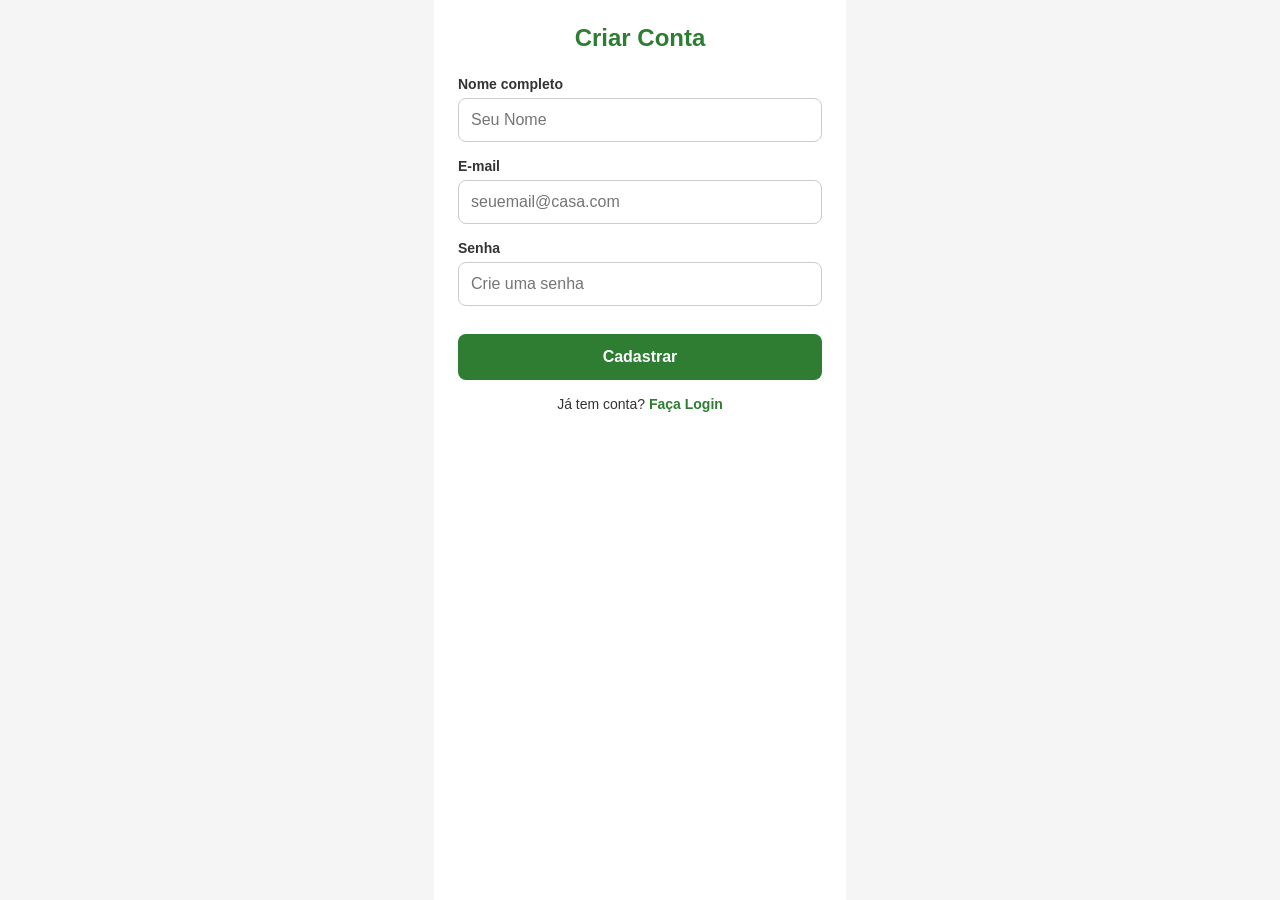
==== cadastro.html @ 37f830eb "Add files via upload" ====
<!DOCTYPE html>
<html lang="pt-BR">
<head>
  <meta charset="UTF-8">
  <meta name="viewport" content="width=device-width, initial-scale=1.0">
  <title>Cadastro - Finanças da Casa</title>
  <link rel="stylesheet" href="css/style.css">
</head>
<body>
  <div class="app-container">
    <h2>Criar Conta</h2>
    <form id="cadastroForm">
      <div class="input-group">
        <label for="nome">Nome completo</label>
        <input type="text" id="nome" required placeholder="Seu Nome">
      </div>
      <div class="input-group">
        <label for="email">E-mail</label>
        <input type="email" id="email" required placeholder="seuemail@casa.com">
      </div>
      <div class="input-group">
        <label for="senha">Senha</label>
        <input type="password" id="senha" required placeholder="Crie uma senha">
      </div>
      <button type="submit">Cadastrar</button>
    </form>
    <div class="link-alt">
      Já tem conta? <a href="index.html">Faça Login</a>
    </div>
  </div>
  <script src="js/auth.js"></script>
</body>
</html>
---- css/style.css ----
:root {
  --primary: #2e7d32;
  --expense: #d32f2f;
  --revenue: #2e7d32;
  --background: #f5f5f5;
  --surface: #ffffff;
  --text: #333333;
}

* {
  box-sizing: border-box;
  margin: 0;
  padding: 0;
  font-family: 'Segoe UI', Tahoma, Geneva, Verdana, sans-serif;
}

body {
  background-color: var(--background);
  color: var(--text);
  display: flex;
  justify-content: center;
  align-items: center;
  min-height: 100vh;
}

.app-container {
  width: 100%;
  max-width: 412px;
  min-height: 100vh;
  background: var(--surface);
  display: flex;
  flex-direction: column;
  padding: 24px;
  position: relative;
  padding-bottom: 80px; /* Espaço para a barra inferior */
}

h2 {
  margin-bottom: 24px;
  color: var(--primary);
  text-align: center;
}

.input-group {
  margin-bottom: 16px;
}

.input-group label {
  display: block;
  margin-bottom: 6px;
  font-size: 14px;
  font-weight: 600;
}

.input-group input, .input-group select {
  width: 100%;
  padding: 12px;
  border: 1px solid #ccc;
  border-radius: 8px;
  font-size: 16px;
}

button {
  width: 100%;
  padding: 14px;
  background-color: var(--primary);
  color: white;
  border: none;
  border-radius: 8px;
  font-size: 16px;
  font-weight: bold;
  cursor: pointer;
  margin-top: 12px;
}

.link-alt {
  text-align: center;
  margin-top: 16px;
  font-size: 14px;
}

.link-alt a {
  color: var(--primary);
  text-decoration: none;
  font-weight: bold;
}

.balance-card {
  background: linear-gradient(135deg, #388e3c, #2e7d32);
  color: white;
  padding: 20px;
  border-radius: 12px;
  margin-bottom: 24px;
  text-align: center;
}

.history-list {
  list-style: none;
  overflow-y: auto;
  flex-grow: 1;
}

.history-item {
  display: flex;
  justify-content: space-between;
  padding: 14px;
  border-bottom: 1px solid #eee;
  align-items: center;
}

.item-amount {
  font-weight: bold;
}

.item-amount.despesa { color: var(--expense); }
.item-amount.receita { color: var(--revenue); }

.nav-bottom {
  position: absolute;
  bottom: 0;
  left: 0;
  width: 100%;
  height: 60px;
  background: white;
  border-top: 1px solid #eee;
  display: flex;
  justify-content: space-around;
  align-items: center;
}

.nav-bottom a {
  text-decoration: none;
  color: #777;
  font-size: 14px;
  text-align: center;
}
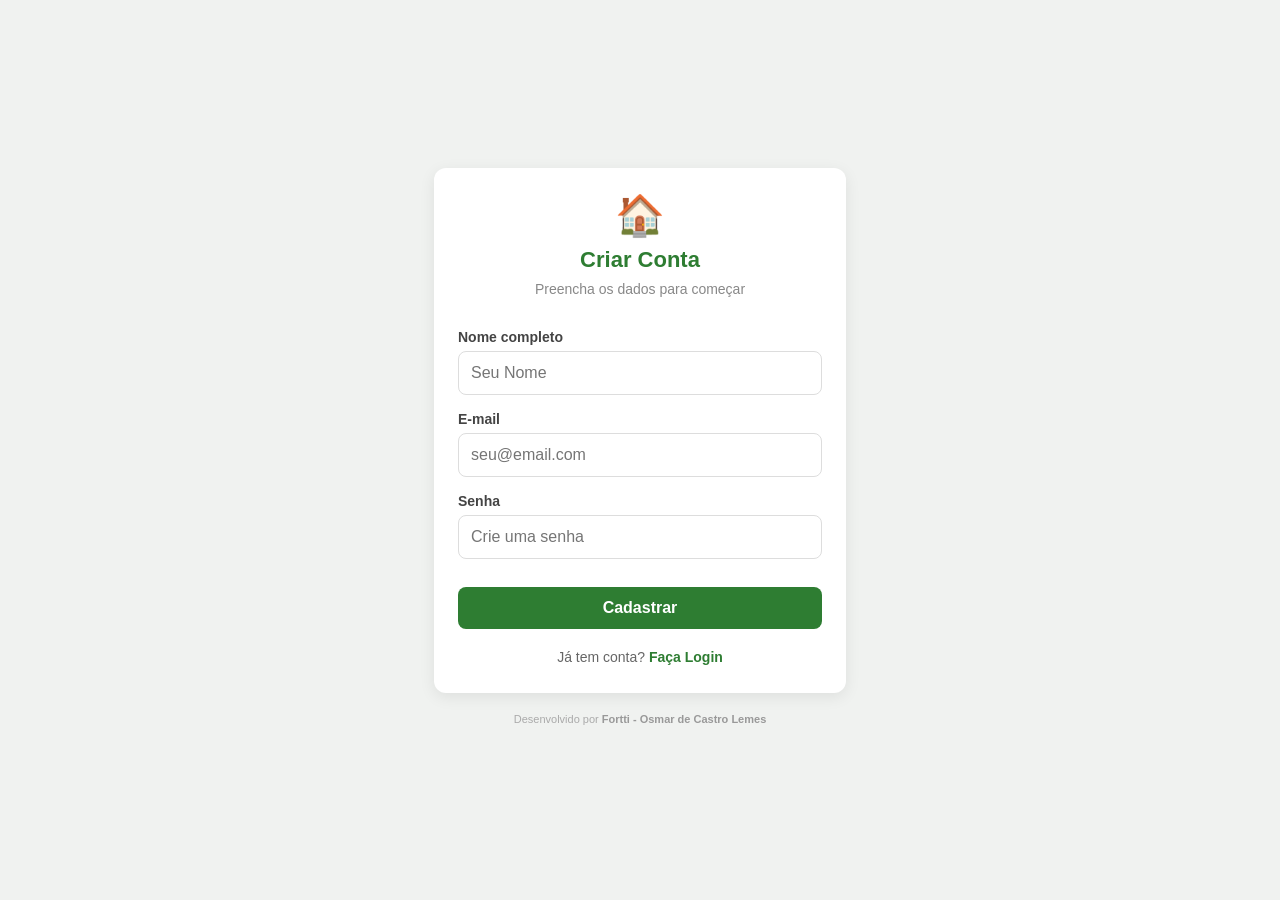
==== commit 848a324f: "Update cadastro.html" ====
--- a/cadastro.html
+++ b/cadastro.html
@@ -3,30 +3,39 @@
 <head>
   <meta charset="UTF-8">
   <meta name="viewport" content="width=device-width, initial-scale=1.0">
-  <title>Cadastro - Finanças da Casa</title>
+  <title>Cadastro - Finanças do Lar</title>
   <link rel="stylesheet" href="css/style.css">
 </head>
 <body>
-  <div class="app-container">
-    <h2>Criar Conta</h2>
-    <form id="cadastroForm">
-      <div class="input-group">
-        <label for="nome">Nome completo</label>
-        <input type="text" id="nome" required placeholder="Seu Nome">
+  <div class="page-wrapper">
+    <main class="app-container login-container">
+      <header class="app-header">
+        <div class="app-logo">🏠</div>
+        <h2>Criar Conta</h2>
+        <p>Preencha os dados para começar</p>
+      </header>
+      <form id="cadastroForm">
+        <div class="input-group">
+          <label for="nome">Nome completo</label>
+          <input type="text" id="nome" required placeholder="Seu Nome" autocomplete="name">
+        </div>
+        <div class="input-group">
+          <label for="email">E-mail</label>
+          <input type="email" id="email" required placeholder="seu@email.com" autocomplete="email">
+        </div>
+        <div class="input-group">
+          <label for="senha">Senha</label>
+          <input type="password" id="senha" required placeholder="Crie uma senha" autocomplete="new-password">
+        </div>
+        <button type="submit">Cadastrar</button>
+      </form>
+      <div class="link-alt">
+        Já tem conta? <a href="index.html">Faça Login</a>
       </div>
-      <div class="input-group">
-        <label for="email">E-mail</label>
-        <input type="email" id="email" required placeholder="seuemail@casa.com">
-      </div>
-      <div class="input-group">
-        <label for="senha">Senha</label>
-        <input type="password" id="senha" required placeholder="Crie uma senha">
-      </div>
-      <button type="submit">Cadastrar</button>
-    </form>
-    <div class="link-alt">
-      Já tem conta? <a href="index.html">Faça Login</a>
-    </div>
+    </main>
+    <footer class="app-footer">
+      <p>Desenvolvido por <strong>Fortti - Osmar de Castro Lemes</strong></p>
+    </footer>
   </div>
   <script src="js/auth.js"></script>
 </body>
--- a/css/style.css
+++ b/css/style.css
@@ -2,7 +2,7 @@
   --primary: #2e7d32;
   --expense: #d32f2f;
   --revenue: #2e7d32;
-  --background: #f5f5f5;
+  --background: #f0f2f0;
   --surface: #ffffff;
   --text: #333333;
 }
@@ -17,30 +17,83 @@
 body {
   background-color: var(--background);
   color: var(--text);
-  display: flex;
+  overflow-x: hidden;
+}
+
+/* --- PAGE WRAPPER (login/cadastro) --- */
+.page-wrapper {
+  display: flex;
+  flex-direction: column;
   justify-content: center;
   align-items: center;
   min-height: 100vh;
-}
-
+  min-height: 100dvh;
+  padding: 16px;
+  gap: 12px;
+}
+
+/* --- CONTAINER PADRÃO --- */
 .app-container {
   width: 100%;
   max-width: 412px;
-  min-height: 100vh;
   background: var(--surface);
   display: flex;
   flex-direction: column;
-  padding: 24px;
+  padding: 24px 24px 84px 24px;
+  border-radius: 12px;
+  box-shadow: 0 4px 16px rgba(0, 0, 0, 0.08);
+  margin: 20px auto;
   position: relative;
-  padding-bottom: 80px; /* Espaço para a barra inferior */
+  min-height: calc(100vh - 40px);
+}
+
+/* --- CONTAINER LOGIN/CADASTRO --- */
+.app-container.login-container {
+  min-height: unset;
+  padding-bottom: 28px;
+  margin: 0 auto;
+}
+
+/* --- LOGO --- */
+.app-logo {
+  font-size: 40px;
+  text-align: center;
+  margin-bottom: 8px;
+}
+
+/* --- HEADER --- */
+.app-header {
+  margin-bottom: 8px;
+}
+
+.app-header p {
+  text-align: center;
+  font-size: 14px;
+  color: #888;
+  margin-top: -16px;
+  margin-bottom: 24px;
 }
 
 h2 {
   margin-bottom: 24px;
   color: var(--primary);
   text-align: center;
-}
-
+  font-size: 22px;
+}
+
+/* --- TÍTULOS DE SEÇÃO --- */
+.section-title {
+  font-size: 15px;
+  font-weight: 700;
+  color: #555;
+  text-transform: uppercase;
+  letter-spacing: 0.5px;
+  padding-bottom: 8px;
+  border-bottom: 2px solid #eee;
+  margin-bottom: 4px;
+}
+
+/* --- INPUTS --- */
 .input-group {
   margin-bottom: 16px;
 }
@@ -50,19 +103,32 @@
   margin-bottom: 6px;
   font-size: 14px;
   font-weight: 600;
-}
-
-.input-group input, .input-group select {
+  color: #444;
+}
+
+.input-group input,
+.input-group select {
   width: 100%;
   padding: 12px;
-  border: 1px solid #ccc;
+  border: 1px solid #ddd;
   border-radius: 8px;
   font-size: 16px;
-}
-
-button {
-  width: 100%;
-  padding: 14px;
+  background-color: #fff;
+  color: var(--text);
+  transition: border-color 0.2s;
+}
+
+.input-group input:focus,
+.input-group select:focus {
+  outline: none;
+  border-color: var(--primary);
+  box-shadow: 0 0 0 3px rgba(46, 125, 50, 0.1);
+}
+
+/* --- BOTÃO PRINCIPAL --- */
+button, .btn-submit {
+  width: 100%;
+  padding: 12px;
   background-color: var(--primary);
   color: white;
   border: none;
@@ -71,12 +137,23 @@
   font-weight: bold;
   cursor: pointer;
   margin-top: 12px;
-}
-
+  transition: background 0.2s, transform 0.1s;
+}
+
+button:hover, .btn-submit:hover {
+  background-color: #215d25;
+}
+
+button:active, .btn-submit:active {
+  transform: scale(0.98);
+}
+
+/* --- LINK ALTERNATIVO --- */
 .link-alt {
   text-align: center;
-  margin-top: 16px;
+  margin-top: 20px;
   font-size: 14px;
+  color: #666;
 }
 
 .link-alt a {
@@ -85,15 +162,93 @@
   font-weight: bold;
 }
 
+.link-alt a:hover {
+  text-decoration: underline;
+}
+
+/* --- RODAPÉ --- */
+.app-footer {
+  width: 100%;
+  max-width: 412px;
+  text-align: center;
+  padding: 8px 0;
+  font-size: 11px;
+  color: #aaa;
+}
+
+.app-footer strong {
+  font-weight: 600;
+  color: #999;
+}
+
+/* --- BALANCE CARD --- */
 .balance-card {
   background: linear-gradient(135deg, #388e3c, #2e7d32);
   color: white;
   padding: 20px;
   border-radius: 12px;
-  margin-bottom: 24px;
-  text-align: center;
-}
-
+  margin-bottom: 20px;
+  text-align: center;
+}
+
+.balance-card p {
+  font-size: 13px;
+  opacity: 0.85;
+  margin-bottom: 4px;
+}
+
+.balance-card h1,
+.balance-card h2 {
+  color: white;
+  margin: 0;
+}
+
+/* --- MINI CARDS RECEITA/DESPESA --- */
+.resumo-grid {
+  display: grid;
+  grid-template-columns: 1fr 1fr;
+  gap: 12px;
+  margin-bottom: 16px;
+}
+
+.resumo-card {
+  padding: 12px 14px;
+  border-radius: 8px;
+  text-align: center;
+  border-left: 4px solid transparent;
+}
+
+.resumo-card.receita {
+  background: #e8f5e9;
+  border-left-color: #2e7d32;
+}
+
+.resumo-card.despesa {
+  background: #ffebee;
+  border-left-color: #d32f2f;
+}
+
+.resumo-card small {
+  font-size: 11px;
+  font-weight: 700;
+  text-transform: uppercase;
+  letter-spacing: 0.4px;
+  display: block;
+  margin-bottom: 4px;
+}
+
+.resumo-card.receita small { color: #2e7d32; }
+.resumo-card.despesa small { color: #c62828; }
+
+.resumo-card h3 {
+  font-size: 16px;
+  margin: 0;
+}
+
+.resumo-card.receita h3 { color: #2e7d32; }
+.resumo-card.despesa h3 { color: #c62828; }
+
+/* --- HISTORY LIST --- */
 .history-list {
   list-style: none;
   overflow-y: auto;
@@ -103,18 +258,80 @@
 .history-item {
   display: flex;
   justify-content: space-between;
-  padding: 14px;
-  border-bottom: 1px solid #eee;
-  align-items: center;
+  align-items: center;
+  padding: 12px 0 12px 10px;
+  border-bottom: 1px solid #f0f0f0;
+  border-left: 3px solid transparent;
+  margin-bottom: 2px;
+  transition: background 0.15s;
+}
+
+.history-item.receita {
+  border-left-color: var(--revenue);
+}
+
+.history-item.despesa {
+  border-left-color: var(--expense);
+}
+
+.info-esquerda {
+  display: flex;
+  flex-direction: column;
+  text-align: left;
+  max-width: 60%;
+}
+
+.info-esquerda strong {
+  font-size: 15px;
+  color: #333;
+}
+
+.info-esquerda small {
+  font-size: 12px;
+  color: #999;
+  margin-top: 2px;
+}
+
+.info-direita {
+  display: flex;
+  align-items: center;
+  justify-content: flex-end;
+  gap: 8px;
+  white-space: nowrap;
 }
 
 .item-amount {
   font-weight: bold;
+  font-size: 15px;
 }
 
 .item-amount.despesa { color: var(--expense); }
 .item-amount.receita { color: var(--revenue); }
 
+/* --- BOTÕES DE AÇÃO --- */
+.btn-deletar-dash,
+.btn-editar-dash {
+  background: none;
+  border: none;
+  cursor: pointer;
+  font-size: 15px;
+  padding: 4px;
+  width: auto;
+  margin-top: 0;
+  display: flex;
+  align-items: center;
+  justify-content: center;
+  opacity: 0.7;
+  transition: opacity 0.2s;
+}
+
+.btn-deletar-dash { color: var(--expense); }
+.btn-editar-dash { color: #f57c00; }
+
+.btn-deletar-dash:hover { opacity: 1; background: none; color: #b71c1c; }
+.btn-editar-dash:hover { opacity: 1; background: none; color: #e65100; }
+
+/* --- NAV BOTTOM --- */
 .nav-bottom {
   position: absolute;
   bottom: 0;
@@ -123,14 +340,29 @@
   height: 60px;
   background: white;
   border-top: 1px solid #eee;
+  border-bottom-left-radius: 12px;
+  border-bottom-right-radius: 12px;
   display: flex;
   justify-content: space-around;
   align-items: center;
+  z-index: 10;
 }
 
 .nav-bottom a {
   text-decoration: none;
-  color: #777;
-  font-size: 14px;
-  text-align: center;
-}
+  color: #aaa;
+  font-size: 13px;
+  text-align: center;
+  padding: 6px 8px;
+  border-radius: 8px;
+  transition: color 0.2s;
+}
+
+.nav-bottom a:hover {
+  color: var(--primary);
+}
+
+.nav-bottom a.active {
+  color: var(--primary);
+  font-weight: 700;
+}
